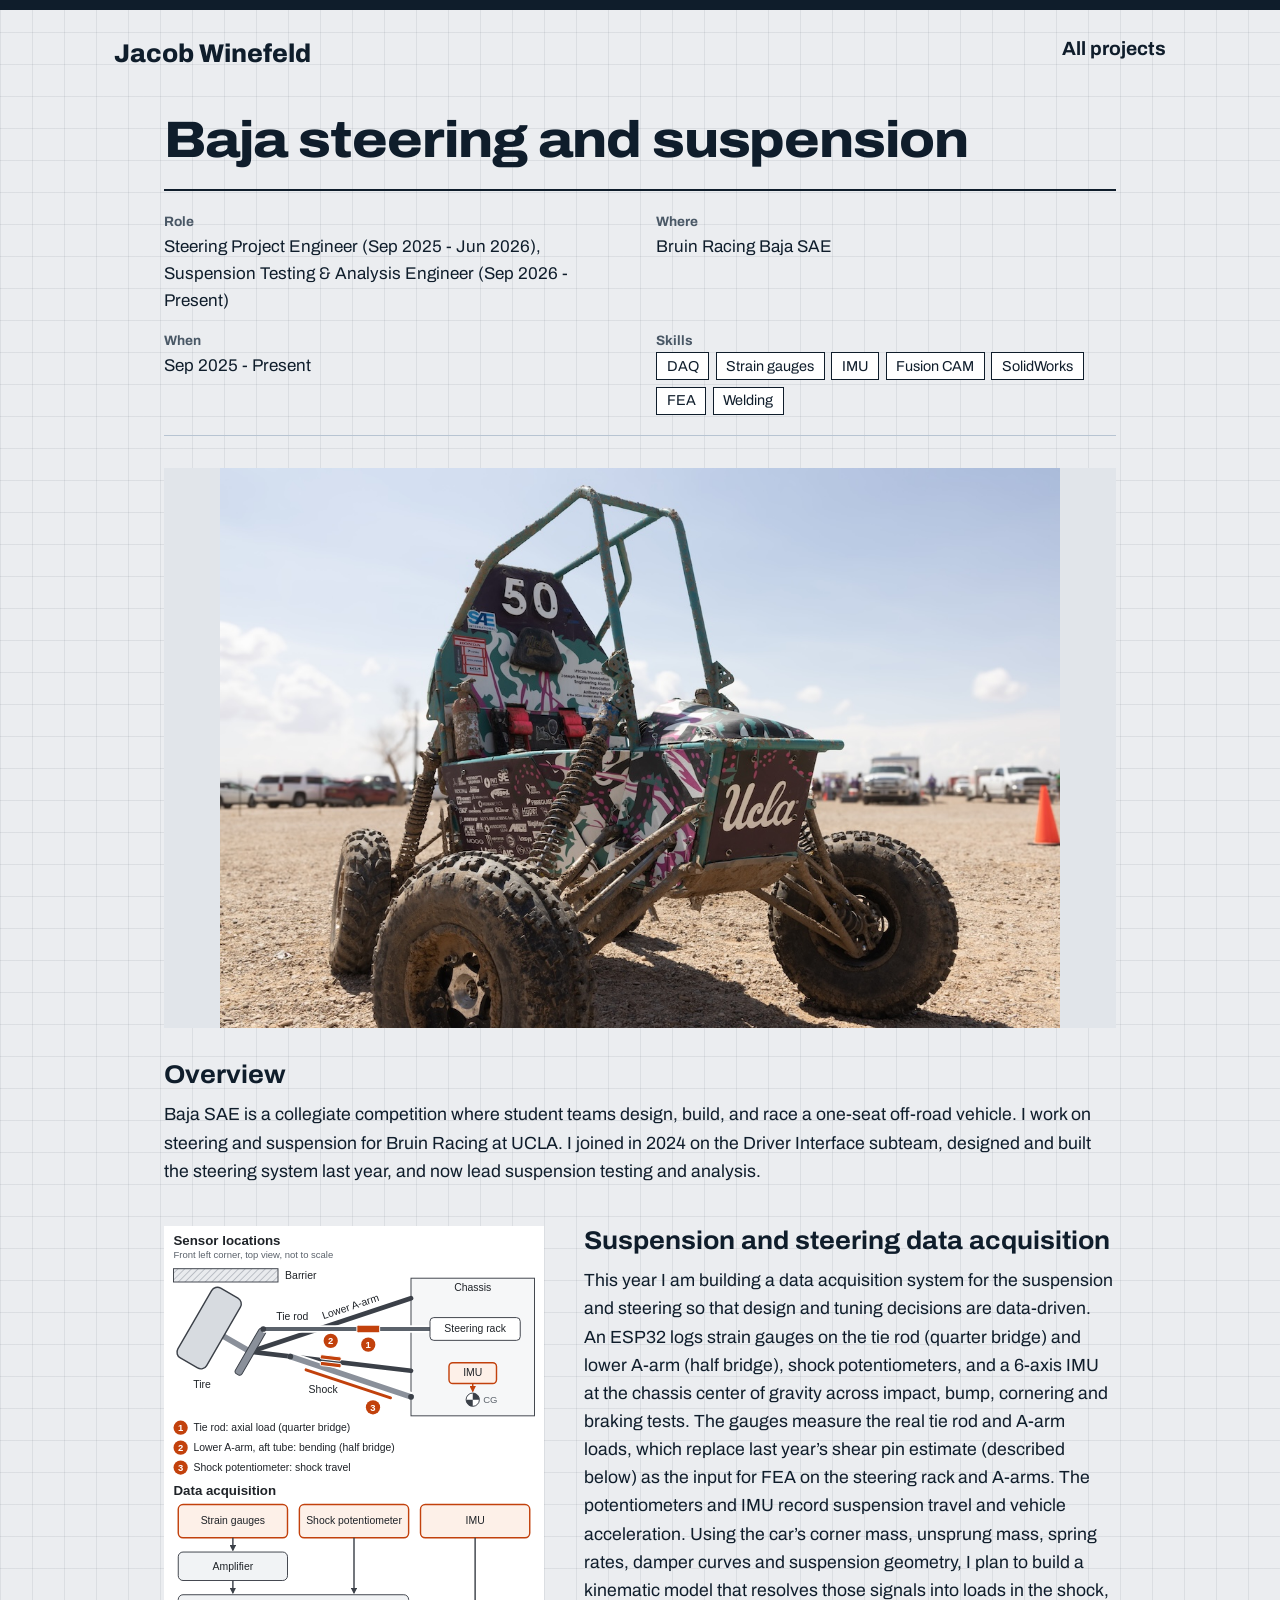
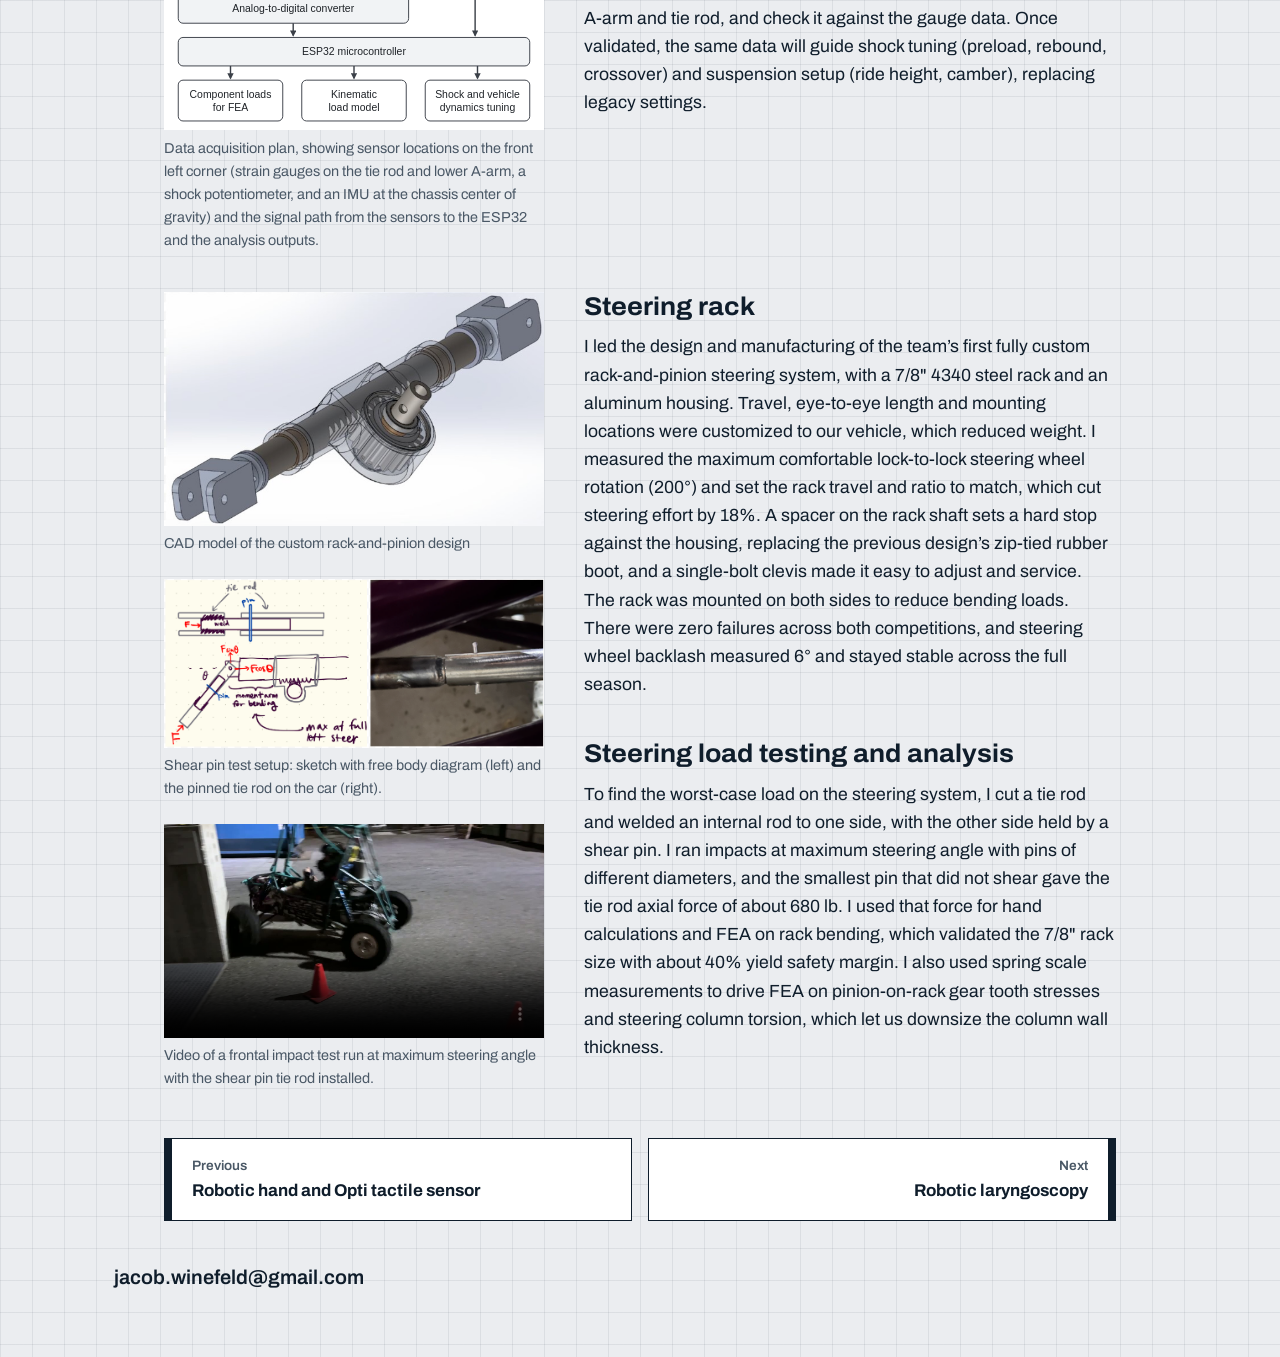
==== baja.html @ 794f968d "Portfolio site Co-Authored-By: Claude Opus 5.5 <noreply@anthropic.com>" ====
<!DOCTYPE html>
<html lang="en"><head><meta charset="utf-8"><meta name="viewport" content="width=device-width, initial-scale=1"><title>Baja steering and suspension | Jacob Winefeld</title><meta name="description" content="Custom rack-and-pinion steering and the team's first data acquisition system."><link rel="preconnect" href="https://fonts.googleapis.com"><link rel="preconnect" href="https://fonts.gstatic.com" crossorigin><link href="https://fonts.googleapis.com/css2?family=Archivo:wdth,wght@62..125,100..900&display=swap" rel="stylesheet"><link rel="stylesheet" href="style.css"></head>
<body class="inner">
<nav class="bar"><a href="index.html">Jacob Winefeld</a><a href="index.html#projects">All projects</a></nav>
<main class="page">
<h1 class="ptitle">Baja steering and suspension</h1>
<dl class="meta"><div><dt>Role</dt><dd>Steering Project Engineer (Sep 2025 - Jun 2026), Suspension Testing &amp; Analysis Engineer (Sep 2026 - Present)</dd></div><div><dt>Where</dt><dd>Bruin Racing Baja SAE</dd></div><div><dt>When</dt><dd>Sep 2025 - Present</dd></div><div><dt>Skills</dt><dd><ul class="chips"><li>DAQ</li><li>Strain gauges</li><li>IMU</li><li>Fusion CAM</li><li>SolidWorks</li><li>FEA</li><li>Welding</li></ul></dd></div></dl>
<figure class="hero"><img src="images/baja-car.jpg" alt="The Bruin Racing Baja SAE vehicle at competition"></figure>

<section class="sec">
<h2>Overview</h2>
<p>Baja SAE is a collegiate competition where student teams design, build, and race a one-seat off-road vehicle. I work on steering and suspension for Bruin Racing at UCLA. I joined in 2024 on the Driver Interface subteam, designed and built the steering system last year, and now lead suspension testing and analysis.</p>
</section>

<section class="sec row">
<figure><img src="images/baja-daq-diagram.svg" alt="Diagram of the front left corner with sensor locations and the signal path from the sensors to the ESP32 and analysis outputs" loading="lazy"><figcaption>Data acquisition plan, showing sensor locations on the front left corner (strain gauges on the tie rod and lower A-arm, a shock potentiometer, and an IMU at the chassis center of gravity) and the signal path from the sensors to the ESP32 and the analysis outputs.</figcaption></figure>
<div>
<h2>Suspension and steering data acquisition</h2>
<p>This year I am building a data acquisition system for the suspension and steering so that design and tuning decisions are data-driven. An ESP32 logs strain gauges on the tie rod (quarter bridge) and lower A-arm (half bridge), shock potentiometers, and a 6-axis IMU at the chassis center of gravity across impact, bump, cornering and braking tests. The gauges measure the real tie rod and A-arm loads, which replace last year’s shear pin estimate (described below) as the input for FEA on the steering rack and A-arms. The potentiometers and IMU record suspension travel and vehicle acceleration. Using the car’s corner mass, unsprung mass, spring rates, damper curves and suspension geometry, I plan to build a kinematic model that resolves those signals into loads in the shock, A-arm and tie rod, and check it against the gauge data. Once validated, the same data will guide shock tuning (preload, rebound, crossover) and suspension setup (ride height, camber), replacing legacy settings.</p>
</div>
</section>

<section class="sec row pair">
<div class="stack">
<figure><img src="images/baja-steering-cad.jpg" alt="CAD model of the custom rack-and-pinion steering system" loading="lazy"><figcaption>CAD model of the custom rack-and-pinion design</figcaption></figure>
<figure><img src="images/baja-steering-testing-setup.png" alt="Sketch and free body diagram of the shear pin tie rod beside a photo of the pinned tie rod on the car" loading="lazy"><figcaption>Shear pin test setup: sketch with free body diagram (left) and the pinned tie rod on the car (right).</figcaption></figure>
<figure class="vid"><video controls muted playsinline preload="metadata" poster="images/baja-impact-poster.jpg"><source src="images/baja-impact.mp4" type="video/mp4"></video><figcaption>Video of a frontal impact test run at maximum steering angle with the shear pin tie rod installed.</figcaption></figure>
</div>
<div class="stack">
<div>
<h2>Steering rack</h2>
<p>I led the design and manufacturing of the team’s first fully custom rack-and-pinion steering system, with a 7/8" 4340 steel rack and an aluminum housing. Travel, eye-to-eye length and mounting locations were customized to our vehicle, which reduced weight. I measured the maximum comfortable lock-to-lock steering wheel rotation (200°) and set the rack travel and ratio to match, which cut steering effort by 18%. A spacer on the rack shaft sets a hard stop against the housing, replacing the previous design’s zip-tied rubber boot, and a single-bolt clevis made it easy to adjust and service. The rack was mounted on both sides to reduce bending loads. There were zero failures across both competitions, and steering wheel backlash measured 6° and stayed stable across the full season.</p>
</div>
<div>
<h2>Steering load testing and analysis</h2>
<p>To find the worst-case load on the steering system, I cut a tie rod and welded an internal rod to one side, with the other side held by a shear pin. I ran impacts at maximum steering angle with pins of different diameters, and the smallest pin that did not shear gave the tie rod axial force of about 680 lb. I used that force for hand calculations and FEA on rack bending, which validated the 7/8" rack size with about 40% yield safety margin. I also used spring scale measurements to drive FEA on pinion-on-rack gear tooth stresses and steering column torsion, which let us downsize the column wall thickness.</p>
</div>
</div>
</section>

<nav class="pn"><a href="hand-tactile.html"><span>Previous</span>Robotic hand and Opti tactile sensor</a><a href="laryngoscope.html"><span>Next</span>Robotic laryngoscopy</a></nav>
</main>
<script src="lightbox.js"></script>
<footer><p>jacob.winefeld@gmail.com</p></footer>
</body></html>
---- style.css ----
:root {
  --paper: #e8eef5;
  --grid: rgba(27, 79, 214, 0.08);
  --panel: #ffffff;
  --ink: #0f1d2b;
  --muted: #4a5866;
  --rule: #b7c4d2;
  --tint: #e3ebfb;
  --accent: #1b4fd6;
  --measure: 68ch;
}

* { box-sizing: border-box; }

html { scroll-behavior: smooth; }

body {
  margin: 0;
  border-top: 10px solid var(--accent);
  background-color: var(--paper);
  background-image:
    linear-gradient(var(--grid) 1px, transparent 1px),
    linear-gradient(90deg, var(--grid) 1px, transparent 1px);
  background-size: 32px 32px;
  color: var(--ink);
  font-family: "Archivo", "Helvetica Neue", Arial, sans-serif;
  font-size: 1.0625rem;
  line-height: 1.6;
  -webkit-font-smoothing: antialiased;
}

a { color: var(--ink); text-underline-offset: 3px; }
a:hover { color: var(--accent); }
a:focus-visible, button:focus-visible { outline: 3px solid var(--accent); outline-offset: 3px; }

.top, main, footer {
  max-width: 1100px;
  margin: 0 auto;
  padding-left: 1.5rem;
  padding-right: 1.5rem;
}

/* Header */
.top {
  display: grid;
  grid-template-columns: minmax(0, 1fr) 280px;
  gap: 3rem;
  align-items: center;
  padding-top: 4rem;
  padding-bottom: 3.5rem;
}

h1 {
  margin: 0 0 1rem;
  font-size: clamp(2.8rem, 8vw, 5.5rem);
  font-weight: 800;
  font-stretch: 112%;
  line-height: 0.98;
  letter-spacing: -0.02em;
}

.lead { max-width: 46ch; margin: 0 0 1.5rem; font-size: 1.25rem; color: var(--muted); }

.reach { display: flex; flex-wrap: wrap; align-items: center; gap: 1rem 4rem; }
.contact { list-style: none; margin: 0; padding: 0; }
.contact li { margin: 0.3rem 0; }
.addr { font-weight: 600; user-select: all; }

.copy {
  margin-left: 0.4rem;
  padding: 0.1rem 0.6rem;
  font: inherit;
  font-size: 0.85rem;
  font-weight: 600;
  color: var(--ink);
  background: var(--panel);
  border: 1px solid var(--ink);
  cursor: pointer;
}
.copy:hover { background: var(--tint); }

.btn {
  display: inline-block;
  padding: 0.6rem 1.3rem;
  font-weight: 700;
  color: #fff;
  background: var(--accent);
  border: 2px solid var(--accent);
  text-decoration: none;
}
.btn:hover { color: #fff; background: var(--ink); border-color: var(--ink); }

.headshot {
  display: block;
  width: 100%;
  aspect-ratio: 1 / 1;
  object-fit: cover;
  border: 2px solid var(--ink);
  box-shadow: 10px 10px 0 var(--accent);
}

/* Panels */
.project, .earlier, .skills {
  background: var(--panel);
  border: 1px solid var(--ink);
  border-left: 8px solid var(--accent);
  margin-bottom: 2.5rem;
}

.project {
  display: grid;
  grid-template-columns: minmax(0, 5fr) minmax(0, 7fr);
  gap: 2.5rem;
  padding: 2rem;
}
.project:nth-child(even) { grid-template-columns: minmax(0, 7fr) minmax(0, 5fr); }
.project:nth-child(even) figure { order: 2; }

figure { margin: 0; }

/* Images keep their own proportions, capped in height */
figure img {
  display: block;
  width: 100%;
  height: auto;
  max-height: 460px;
  object-fit: contain;
  background: var(--tint);
  color: var(--muted);
  font-size: 0.9rem;
}
figure img + img { margin-top: 0.75rem; }

h2 {
  margin: 0 0 1rem;
  font-size: 1.9rem;
  font-weight: 700;
  font-stretch: 105%;
  line-height: 1.15;
}

.body p { max-width: var(--measure); margin: 0 0 1rem; }

/* Spec block: reads like a drawing title block */
.spec {
  margin: 0 0 1.5rem;
  background: var(--panel);
  border: 1px solid var(--ink);
  font-size: 0.95rem;
}
.spec div {
  display: grid;
  grid-template-columns: 5.5rem 1fr;
  border-bottom: 1px solid var(--rule);
}
.spec div:last-child { border-bottom: 0; }
.spec dt, .spec dd { margin: 0; padding: 0.4rem 0.75rem; }
.spec dt { font-weight: 700; background: var(--tint); border-right: 1px solid var(--rule); }

/* Earlier work and skills */
.earlier {
  display: grid;
  grid-template-columns: 240px minmax(0, 1fr);
  gap: 2rem;
  align-items: center;
  padding: 1.75rem 2rem;
}
.earlier h2 { font-size: 1.5rem; margin: 0 0 .25rem; }
.earlier p { max-width: var(--measure); margin: 0; }
.earlier figure img { max-height: 200px; }

.skills { padding: 1.75rem 2rem; }
.skills h2 { font-size: 1.5rem; }
.skills dl { margin: 0; display: grid; grid-template-columns: max-content 1fr; column-gap: 2rem; }
.skills div {
  display: grid;
  grid-column: 1 / -1;
  grid-template-columns: subgrid;
  padding: 0.6rem 0;
  border-bottom: 1px solid var(--rule);
}
.skills div:last-child { border-bottom: 0; }
.skills dt { font-weight: 700; }
.skills dd { margin: 0; }

footer { padding-top: 0.5rem; padding-bottom: 4rem; color: var(--muted); font-size: 0.95rem; }
footer p { margin: 0; }

/* Mobile */
@media (max-width: 800px) {
  .top { grid-template-columns: 1fr; gap: 2rem; padding-top: 2.5rem; }
  .headshot { max-width: 240px; box-shadow: 8px 8px 0 var(--accent); }
  .project, .project:nth-child(even) { grid-template-columns: 1fr; gap: 1.5rem; padding: 1.25rem; }
  .project:nth-child(even) figure { order: 0; }
  .earlier { grid-template-columns: 1fr; padding: 1.25rem; }
  .skills { padding: 1.25rem; }
  .skills dl { display: block; }
  .skills div { grid-template-columns: 1fr; gap: 0.1rem; }
}

@media (prefers-reduced-motion: reduce) {
  html { scroll-behavior: auto; }
}

/* v3: header, cards, project pages */
.top { grid-template-columns: minmax(0, 640px) 300px; justify-content: start; gap: 3rem; align-items: start; }
.degree { margin: 0 0 1.25rem; color: var(--muted); font-size: 1.15rem; }
.lead { max-width: none; font-size: 1.1rem; color: var(--ink); }
.sh { font-size: 1.9rem; margin: 0 0 1.25rem; }
.grid { display: grid; grid-template-columns: repeat(2, minmax(0, 1fr)); gap: 2rem; margin-bottom: 3rem; }
.card { display: block; background: var(--panel); border: 1px solid var(--ink); border-left: 8px solid var(--accent); color: var(--ink); text-decoration: none; transition: transform .15s, box-shadow .15s; }
.card:hover, .card:focus-visible { transform: translate(-3px, -3px); box-shadow: 8px 8px 0 var(--accent); color: var(--ink); }
.cov { overflow: hidden; aspect-ratio: 3 / 2; background: var(--tint); }
.cov img { display: block; width: 100%; height: 100%; object-fit: cover; transition: transform .25s; }
.card:hover .cov img { transform: scale(1.04); }
.ct { padding: 1.1rem 1.25rem 1.25rem; }
.ct h3 { margin: 0 0 .25rem; font-size: 1.3rem; line-height: 1.2; }
.ct p { margin: 0 0 .5rem; }
.when { color: var(--muted); font-size: .95rem; }
.go { font-weight: 700; color: var(--accent); }
.card:hover .go { text-decoration: underline; text-underline-offset: 3px; }
.earlier .when { margin: 0 0 .4rem; }
.bar { display: flex; justify-content: space-between; max-width: 1100px; margin: 0 auto; padding: 1.25rem 1.5rem; font-weight: 700; }
.bar a { text-decoration: none; }
.bar a:hover { color: var(--accent); }
.page { max-width: 900px; }
.ptitle { font-size: clamp(2rem, 5vw, 3.2rem); margin: 1.5rem 0 1.5rem; }
.meta { display: grid; grid-template-columns: repeat(2, minmax(0, 1fr)); gap: 1rem 2rem; margin: 0 0 2rem; padding: 1.25rem 0; border-top: 2px solid var(--ink); border-bottom: 1px solid var(--rule); }
.meta dt { font-size: .85rem; font-weight: 700; color: var(--accent); }
.meta dd { margin: 0; }
.chips { list-style: none; display: flex; flex-wrap: wrap; gap: .4rem; margin: 0; padding: 0; }
.chips li { padding: .1rem .6rem; font-size: .9rem; background: var(--panel); border: 1px solid var(--ink); }
.stats { list-style: none; display: grid; grid-template-columns: repeat(auto-fit, minmax(190px, 1fr)); gap: 1rem; margin: 0 0 2rem; padding: 0; }
.stats li { background: var(--panel); border: 1px solid var(--ink); border-left: 8px solid var(--accent); padding: .9rem 1.1rem; }
.stats b { display: block; font-size: 2.2rem; font-weight: 800; line-height: 1.1; color: var(--accent); }
.stats span { color: var(--muted); font-size: .95rem; }
.hero { margin: 0 0 2rem; display: grid; gap: .75rem; }
.hero img { width: 100%; height: auto; max-height: 560px; object-fit: contain; background: var(--tint); display: block; }
.text p { max-width: var(--measure); margin: 0 0 1.1rem; }
.shots { display: grid; grid-template-columns: repeat(auto-fit, minmax(240px, 1fr)); gap: 1rem; margin: 2rem 0; }
.shots figure, .vid { margin: 0; }
.ph { aspect-ratio: 4 / 3; display: grid; place-items: center; padding: 1rem; text-align: center; color: var(--muted); background: var(--tint); border: 1px dashed var(--accent); }
.shots figcaption, .vid figcaption { margin-top: .4rem; font-size: .9rem; color: var(--muted); }
.vid { margin: 2rem 0; }
.vid video { display: block; width: 100%; background: #000; }
.pn { display: grid; grid-template-columns: 1fr 1fr; gap: 1rem; margin: 3rem 0 2rem; }
.pn a { display: block; padding: 1rem 1.25rem; background: var(--panel); border: 1px solid var(--ink); border-left: 8px solid var(--accent); text-decoration: none; font-weight: 700; }
.pn a:last-child { text-align: right; border-left: 1px solid var(--ink); border-right: 8px solid var(--accent); }
.pn a:hover { color: var(--accent); }
.pn span { display: block; font-size: .85rem; font-weight: 600; color: var(--muted); }
@media (max-width: 800px) {
  .top { grid-template-columns: 1fr; gap: 2rem; }
  .grid, .meta, .pn { grid-template-columns: 1fr; }
}
@media (prefers-reduced-motion: reduce) {
  .card, .cov img { transition: none; }
  .card:hover, .card:focus-visible { transform: none; }
  .card:hover .cov img { transform: none; }
}

/* v4: wider project text, larger top bar and footer email */
.page { max-width: 1000px; }
.text p { max-width: none; font-size: 1.1rem; }
.bar { padding-top: 1.5rem; padding-bottom: 1rem; }
.bar a:first-child { font-size: 1.6rem; font-weight: 800; }
.bar a:last-child { font-size: 1.2rem; }
footer { font-size: 1.25rem; }
footer p { color: var(--ink); font-weight: 600; }

/* v5: neutral theme with one orange accent, wider header */
:root {
  --paper: #ebedf0;
  --tint: #e1e5ea;
  --grid: rgba(15, 29, 43, 0.07);
  --accent: #c2410c;
}
body { border-top-color: var(--ink); }
.project, .earlier, .skills, .card, .stats li, .pn a { border-left-color: var(--ink); }
.pn a:last-child { border-right-color: var(--ink); }
.meta dt { color: var(--muted); }
.top { grid-template-columns: minmax(0, 1fr) 220px; justify-content: stretch; align-items: start; }
.headshot { aspect-ratio: 4 / 5; object-position: 50% 35%; box-shadow: 10px 10px 0 var(--ink); margin-top: calc(clamp(2.8rem, 8vw, 5.5rem) * 0.98 + 1rem + 0.45rem); }
@media (max-width: 800px) {
  .top { grid-template-columns: 1fr; }
  .headshot { max-width: 185px; box-shadow: 8px 8px 0 var(--ink); margin-top: 0; }
}

/* v6: side-by-side detail rows */
.sec { margin: 0 0 2.5rem; }
.sec h2 { font-size: 1.6rem; margin: 0 0 .75rem; }
.sec p { max-width: none; font-size: 1.1rem; margin: 0 0 1rem; }
.row { display: grid; grid-template-columns: minmax(0, 5fr) minmax(0, 7fr); gap: 2.5rem; align-items: start; }
.row.wide { grid-template-columns: minmax(0, 3fr) minmax(0, 2fr); margin-top: 1.5rem; }
.row figure img { max-height: none; }
.row figcaption { margin-top: .4rem; font-size: .9rem; color: var(--muted); }
.row .vid { margin: 0; }
.stack { display: grid; gap: 1.5rem; }
/* Figures side by side at equal height: each flex-grow is that image's width / height */
.duo { display: flex; gap: 1.5rem; align-items: flex-start; margin-bottom: 1.5rem; }
.duo figure { flex-basis: 0; min-width: 0; }
.duo img { width: 100%; height: auto; max-height: none; }
.duo figcaption { margin-top: .4rem; font-size: .9rem; color: var(--muted); }
@media (max-width: 800px) { .duo { flex-direction: column; } }
/* Two text blocks share one figure column; on phones each text follows its own figures */
@media (max-width: 800px) {
  .pair > .stack { display: contents; }
  .pair > .stack:first-child > :first-child { order: 1; }
  .pair > .stack:last-child > :first-child { order: 2; }
  .pair > .stack:first-child > :nth-child(n+2) { order: 3; }
  .pair > .stack:last-child > :last-child { order: 4; }
}
figure a { display: block; }
@media (max-width: 800px) { .row, .row.wide { grid-template-columns: 1fr; gap: 1.25rem; } }

/* v7: image lightbox */
.zoomable { cursor: zoom-in; }
.lightbox { position: fixed; padding: 0; border: 2px solid var(--ink); background: var(--panel); max-width: min(1100px, 90vw); max-height: 90vh; overflow: visible; }
.lightbox::backdrop { background: rgba(15, 29, 43, 0.55); }
.lightbox img { display: block; max-width: 100%; max-height: calc(90vh - 4rem); margin: 0 auto; }
.lightbox .lb-cap { margin: 0; padding: .5rem .9rem; font-size: .9rem; color: var(--muted); border-top: 1px solid var(--rule); }
.lb-close { position: absolute; top: -1rem; right: -1rem; width: 2.25rem; height: 2.25rem; border: 2px solid var(--ink); border-radius: 50%; background: var(--panel); color: var(--ink); font: inherit; font-size: 1.4rem; line-height: 1; cursor: pointer; }
.lb-close:hover { color: var(--accent); border-color: var(--accent); }
@media (max-width: 800px) { .lb-close { top: .4rem; right: .4rem; } }
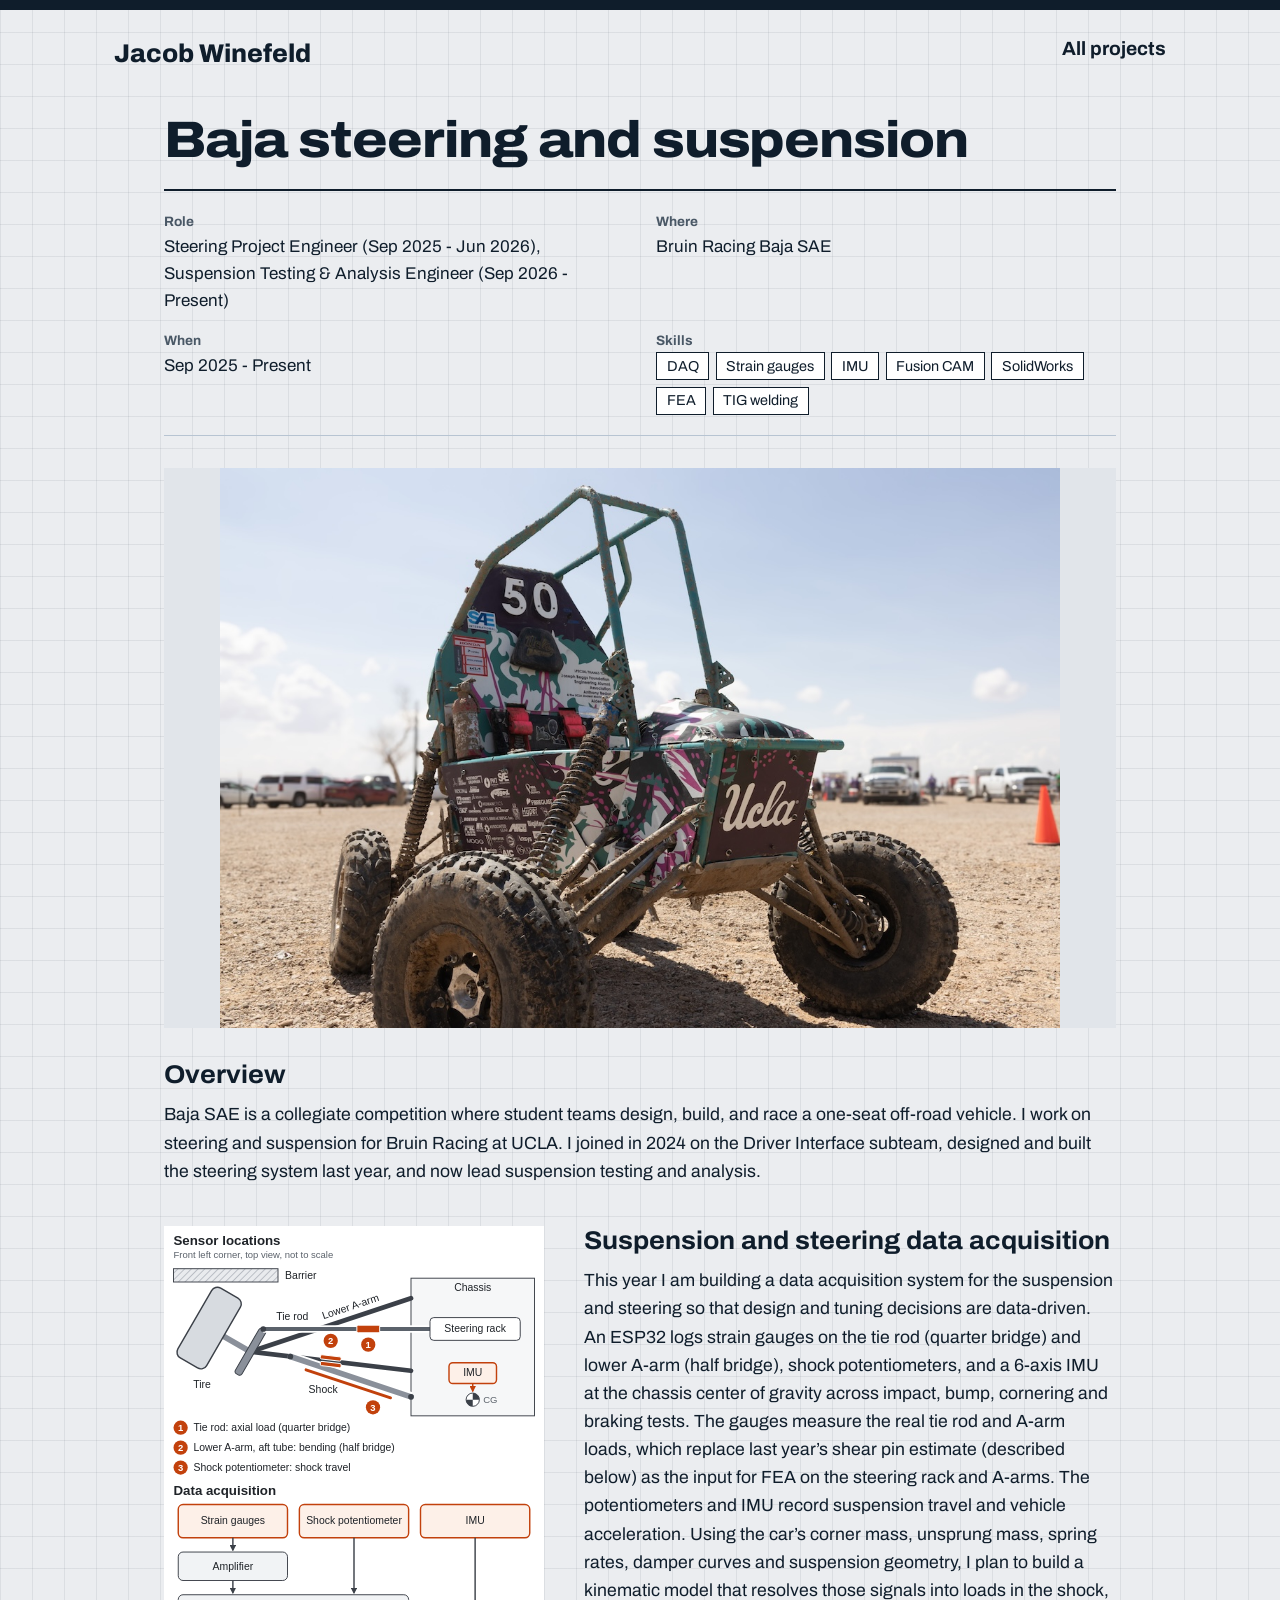
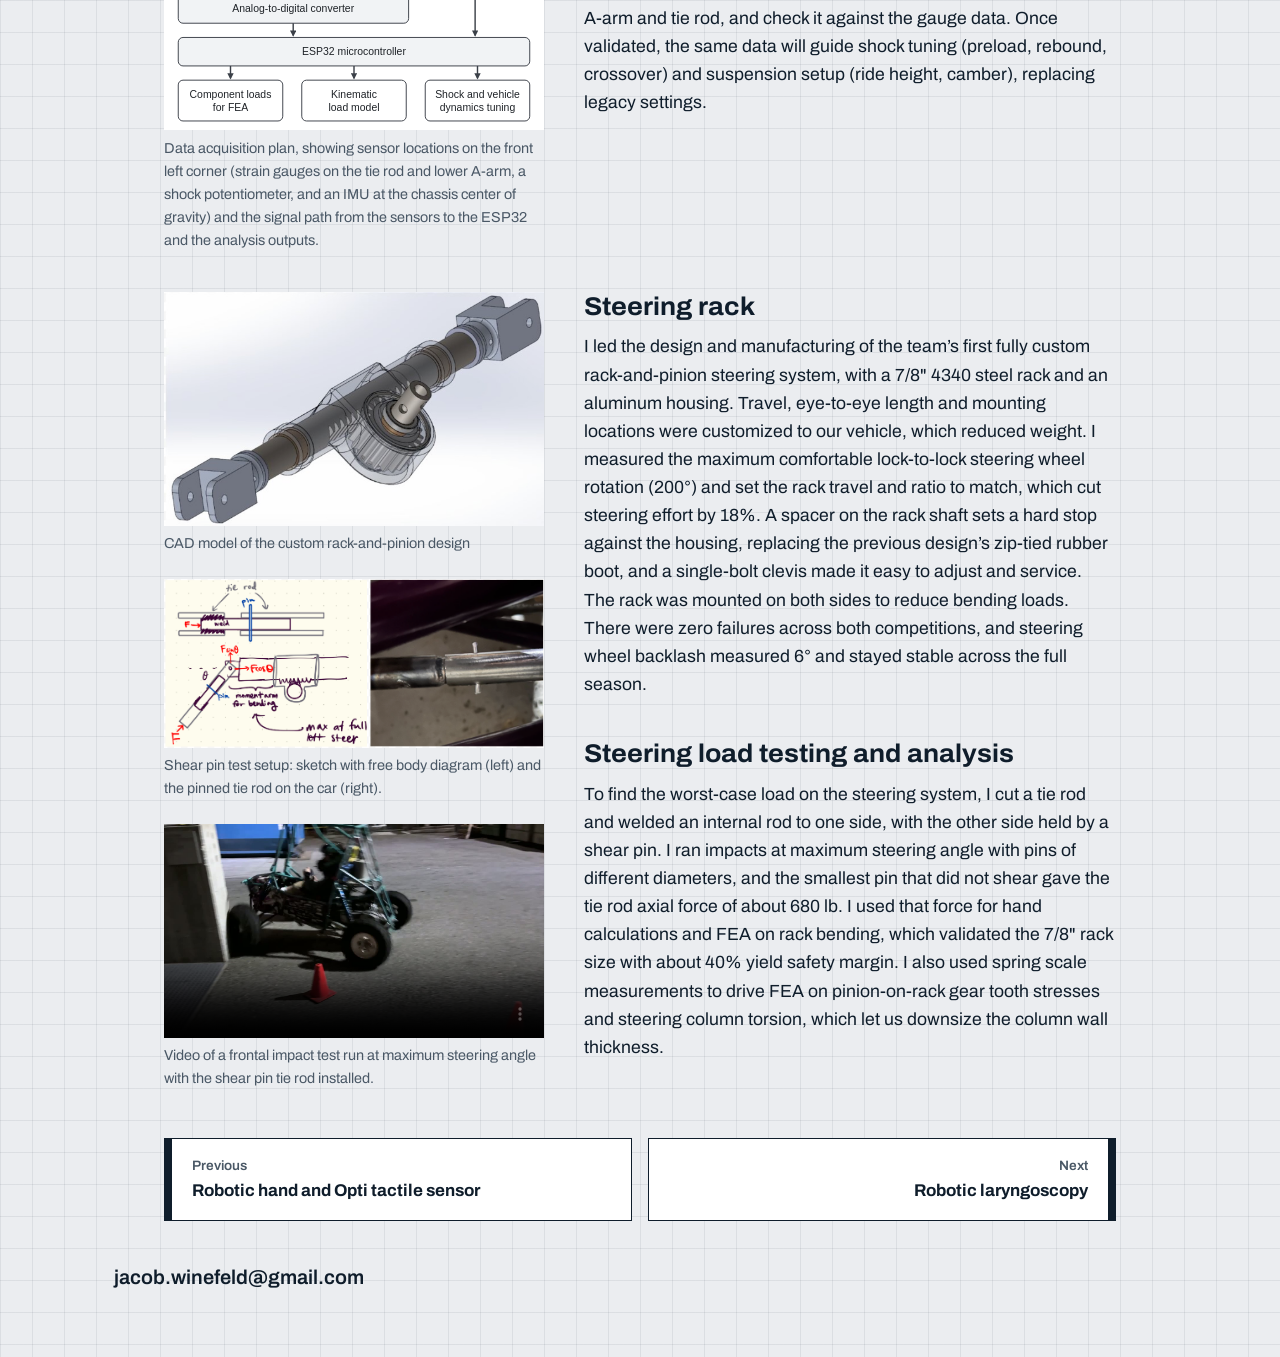
==== commit b45d1b35: "Update project skills and maze robot description Co-Authored-By: Claude Opus 5.5 <noreply@anthropic." ====
--- a/baja.html
+++ b/baja.html
@@ -4,7 +4,7 @@
 <nav class="bar"><a href="index.html">Jacob Winefeld</a><a href="index.html#projects">All projects</a></nav>
 <main class="page">
 <h1 class="ptitle">Baja steering and suspension</h1>
-<dl class="meta"><div><dt>Role</dt><dd>Steering Project Engineer (Sep 2025 - Jun 2026), Suspension Testing &amp; Analysis Engineer (Sep 2026 - Present)</dd></div><div><dt>Where</dt><dd>Bruin Racing Baja SAE</dd></div><div><dt>When</dt><dd>Sep 2025 - Present</dd></div><div><dt>Skills</dt><dd><ul class="chips"><li>DAQ</li><li>Strain gauges</li><li>IMU</li><li>Fusion CAM</li><li>SolidWorks</li><li>FEA</li><li>Welding</li></ul></dd></div></dl>
+<dl class="meta"><div><dt>Role</dt><dd>Steering Project Engineer (Sep 2025 - Jun 2026), Suspension Testing &amp; Analysis Engineer (Sep 2026 - Present)</dd></div><div><dt>Where</dt><dd>Bruin Racing Baja SAE</dd></div><div><dt>When</dt><dd>Sep 2025 - Present</dd></div><div><dt>Skills</dt><dd><ul class="chips"><li>DAQ</li><li>Strain gauges</li><li>IMU</li><li>Fusion CAM</li><li>SolidWorks</li><li>FEA</li><li>TIG welding</li></ul></dd></div></dl>
 <figure class="hero"><img src="images/baja-car.jpg" alt="The Bruin Racing Baja SAE vehicle at competition"></figure>
 
 <section class="sec">
